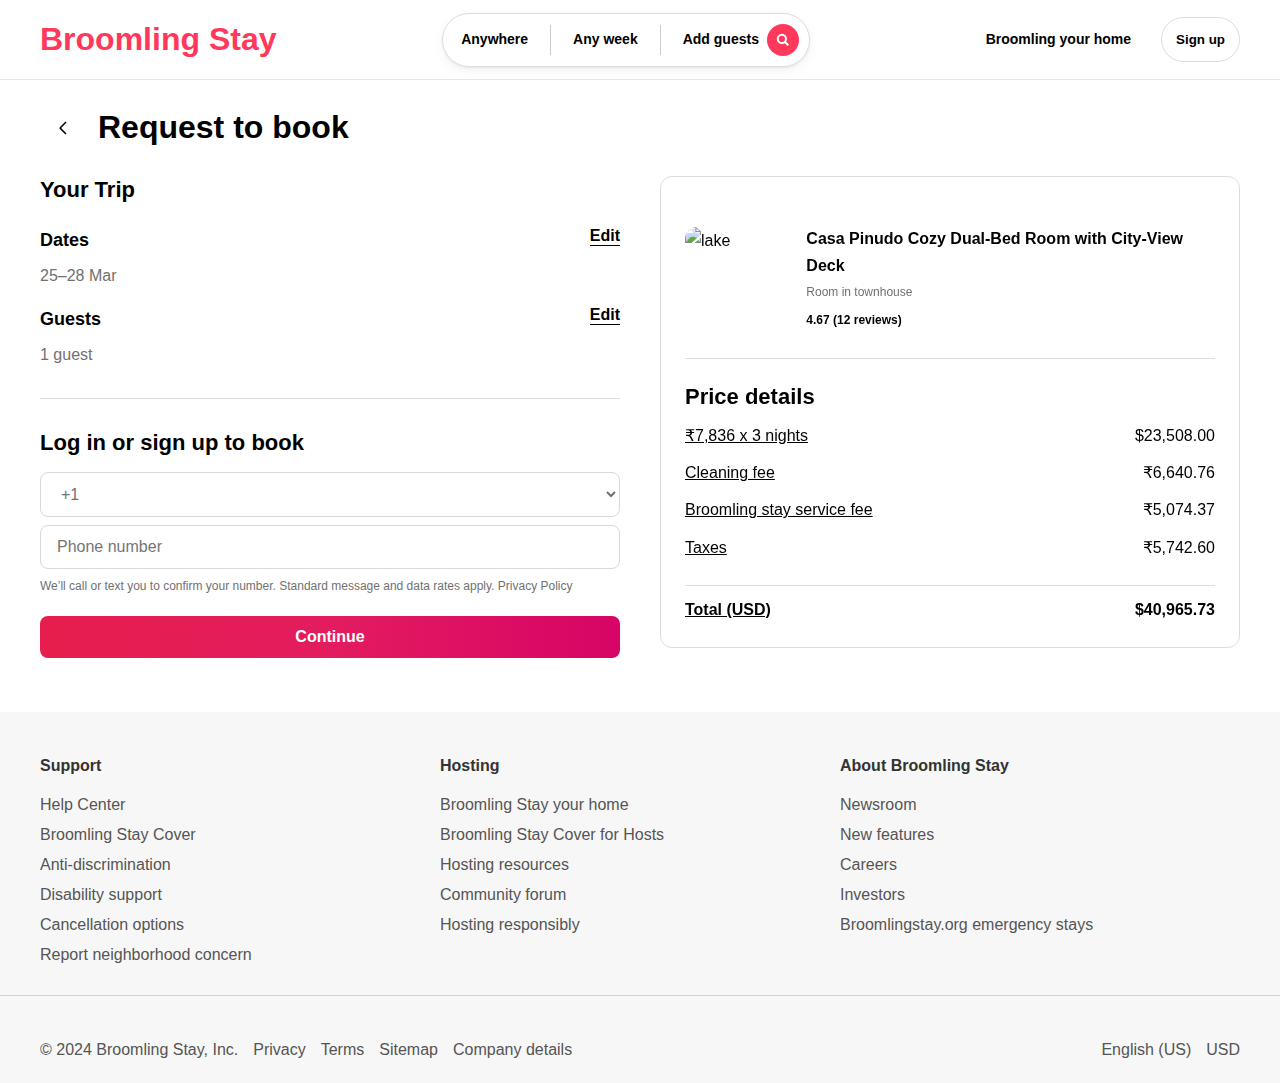
==== booking.html @ abf0020f "add booking page" ====
<!DOCTYPE html>
<html lang="en">
  <head>
    <meta charset="UTF-8" />
    <meta name="viewport" content="width=device-width, initial-scale=1.0" />
    <meta name="description" content="Welcome tp the Boston Hotel" />
    <meta name="keywords" content="hotel,boston hotel, new england" />
    <link
      rel="stylesheet"
      href="https://use.fontawesome.com/releases/v5.6.1/css/all.css"
      integrity="sha384-gfdkjb5BdAXd+lj+gudLWI+BXq4IuLW5IT+brZEZsLFm++aCMlF1V92rMkPaX4PP"
      crossorigin="anonymous"
    />
    <link
      rel="stylesheet"
      href="https://unpkg.com/leaflet@1.9.4/dist/leaflet.css"
      integrity="sha256-p4NxAoJBhIIN+hmNHrzRCf9tD/miZyoHS5obTRR9BMY="
      crossorigin="anonymous"
    />
    <link rel="stylesheet" href="css/style.css" />
    <link rel="stylesheet" href="css/header.css" />
    <link rel="stylesheet" href="css/booking.css" />
    <link rel="stylesheet" href="css/footer.css" />
    <title>
      Broomling Stay | San Francisco – Holiday Rentals & Places to Stay -
      California
    </title>
  </head>

  <body>
    <header role="banner">
      <div class="header-container">
        <h1>
          <a href="index.html" title="Go to Broomling Stay homepage">
            Broomling Stay
          </a>
        </h1>

        <a href="property-listing.html">
          <div class="search-bar" role="search">
            <p class="search-option">Anywhere</p>
            <div class="divider" role="presentation"></div>
            <p class="search-option">Any week</p>
            <div class="divider" role="presentation"></div>
            <p class="search-option">Add guests</p>

            <div class="search-button">
              <svg
                xmlns="http://www.w3.org/2000/svg"
                viewBox="0 0 32 32"
                aria-hidden="true"
                role="presentation"
                focusable="false"
                style="
                  display: block;
                  fill: none;
                  height: 12px;
                  width: 12px;
                  stroke: currentcolor;
                  stroke-width: 5.33333;
                  overflow: visible;
                "
              >
                <path
                  fill="none"
                  d="M13 24a11 11 0 1 0 0-22 11 11 0 0 0 0 22zm8-3 9 9"
                ></path>
              </svg>
            </div>
          </div>
        </a>

        <nav class="navbar" role="navigation">
          <div class="navbar-text">Broomling your home</div>
          <button
            class="sign-up-button"
            aria-label="Sign up for Broomling Stay"
          >
            Sign up
          </button>
        </nav>
      </div>
    </header>

    <section class="banner">
      <div class="back-button-container">
        <a href="property-detail.html">
          <svg
            xmlns="http://www.w3.org/2000/svg"
            viewBox="0 0 32 32"
            aria-label="Back"
            role="img"
            focusable="false"
            style="
              display: block;
              fill: none;
              height: 16px;
              width: 16px;
              stroke: currentcolor;
              stroke-width: 3;
              overflow: visible;
            "
          >
            <path fill="none" d="M20 28 8.7 16.7a1 1 0 0 1 0-1.4L20 4"></path>
          </svg>
        </a>

        <h1 class="payment-title">Request to book</h1>
      </div>

      <div class="booking-section">
        <div class="left-section">
          <div class="trip-info">
            <h2 class="trip-title">Your Trip</h2>

            <div class="trip-section">
              <div class="trip-dates">
                <p class="label">Dates</p>
                <p class="value">25–28 Mar</p>
              </div>

              <button class="edit-button">Edit</button>
            </div>

            <div class="trip-section">
              <div class="trip-guests">
                <p class="label">Guests</p>
                <p class="value">1 guest</p>
              </div>

              <button class="edit-button">Edit</button>
            </div>
          </div>

          <div class="booking-login">
            <h2 class="booking-login-title">Log in or sign up to book</h2>

            <form class="booking-login-form">
              <div class="booking-country-code">
                <select id="country-code" class="country-code-select">
                  <option value="+1">+1</option>
                  <option value="+91">+91</option>
                  <option value="+44">+44</option>
                  <option value="+61">+61</option>
                </select>
              </div>

              <div class="booking-phone-number">
                <input
                  id="phone-number"
                  type="text"
                  class="phone-number-input"
                  placeholder="Phone number"
                />
              </div>

              <p class="booking-disclaimer">
                We’ll call or text you to confirm your number. Standard message
                and data rates apply. Privacy Policy
              </p>

              <button class="booking-login-button">Continue</button>
            </form>
          </div>
        </div>

        <div class="right-section">
          <div class="fare-summary-container">
            <div class="property-profile">
              <div class="property-picture">
                <img
                  src="https://images.unsplash.com/photo-1707343843344-011332037abb?q=80&w=2940&auto=format&fit=crop&ixlib=rb-4.0.3&ixid=M3wxMjA3fDF8MHxwaG90by1wYWdlfHx8fGVufDB8fHx8fA%3D%3D"
                  alt="lake"
                />
              </div>

              <div class="property-info">
                <p class="property-name">
                  Casa Pinudo Cozy Dual-Bed Room with City-View Deck
                </p>
                <p class="property-type">Room in townhouse</p>
                <p class="property-rating">4.67 (12 reviews)</p>
              </div>
            </div>

            <div class="price-details">
              <span class="price-title">Price details</span>

              <div class="price-item">
                <span class="price-label">₹7,836 x 3 nights</span>
                <span class="nights">$23,508.00</span>
              </div>

              <div class="price-item">
                <span class="price-label">Cleaning fee</span>
                <span class="price-value">₹6,640.76</span>
              </div>

              <div class="price-item">
                <span class="price-label">Broomling stay service fee</span>
                <span class="price-value">₹5,074.37</span>
              </div>

              <div class="price-item">
                <span class="price-label">Taxes</span>
                <span class="price-value">₹5,742.60</span>
              </div>
            </div>

            <div class="price-item price-total">
              <span class="price-label">Total (USD)</span>
              <span class="nights">$40,965.73</span>
            </div>
          </div>
        </div>
      </div>
    </section>

    <footer class="site-footer">
      <div class="footer-main">
        <div class="footer-column">
          <h4 class="footer-heading">Support</h4>
          <ul class="footer-list">
            <li><a href="#" class="footer-link">Help Center</a></li>
            <li><a href="#" class="footer-link">Broomling Stay Cover</a></li>
            <li><a href="#" class="footer-link">Anti-discrimination</a></li>
            <li><a href="#" class="footer-link">Disability support</a></li>
            <li><a href="#" class="footer-link">Cancellation options</a></li>
            <li>
              <a href="#" class="footer-link">Report neighborhood concern</a>
            </li>
          </ul>
        </div>

        <div class="footer-column">
          <h4 class="footer-heading">Hosting</h4>
          <ul class="footer-list">
            <li>
              <a href="#" class="footer-link">Broomling Stay your home</a>
            </li>
            <li>
              <a href="#" class="footer-link">Broomling Stay Cover for Hosts</a>
            </li>
            <li><a href="#" class="footer-link">Hosting resources</a></li>
            <li><a href="#" class="footer-link">Community forum</a></li>
            <li><a href="#" class="footer-link">Hosting responsibly</a></li>
          </ul>
        </div>

        <div class="footer-column">
          <h4 class="footer-heading">About Broomling Stay</h4>
          <ul class="footer-list">
            <li><a href="#" class="footer-link">Newsroom</a></li>
            <li><a href="#" class="footer-link">New features</a></li>
            <li><a href="#" class="footer-link">Careers</a></li>
            <li><a href="#" class="footer-link">Investors</a></li>
            <li>
              <a href="#" class="footer-link"
                >Broomlingstay.org emergency stays</a
              >
            </li>
          </ul>
        </div>
      </div>

      <div class="footer-bottom">
        <div class="bottom-left">
          <a href="#" class="footer-link">© 2024 Broomling Stay, Inc.</a>
          <a href="#" class="footer-link">Privacy</a>
          <a href="#" class="footer-link">Terms</a>
          <a href="#" class="footer-link">Sitemap</a>
          <a href="#" class="footer-link">Company details</a>
        </div>

        <div class="bottom-right">
          <a href="#" class="footer-link">English (US)</a>
          <a href="#" class="footer-link">USD</a>
        </div>
      </div>
    </footer>
  </body>
</html>
---- css/style.css ----
* {
  margin: 0;
  padding: 0;
  box-sizing: border-box;
}

html,
body {
  font-family: 'Circular', -apple-system, 'BlinkMacSystemFont', 'Roboto',
    'Helvetica Neue', sans-serif;
  line-height: 1.7em;
}

a {
  text-decoration: none;
  color: black;
}
---- css/header.css ----
header {
  width: 100%;
  height: 80px;
  border-bottom: 1px solid #e5e7eb;
  position: sticky;
  top: 0;
  z-index: 1200;
  background: white;
}

.header-container {
  display: flex;
  align-items: center;
  justify-content: space-between;
  width: 100%;
  height: 100%;
  margin-inline: auto;
  padding: 0 20px;
}

h1 a {
  color: #ff385c;
}

.search-bar {
  display: none;
  align-items: center;
  justify-content: space-between;
  border: 1px solid #dddddd;
  border-radius: 40px;
  padding: 10px;
  cursor: pointer;
  box-shadow: 0 1px 2px rgba(0, 0, 0, 0.08), 0 4px 12px rgba(0, 0, 0, 0.05);
}

.search-bar:hover {
  box-shadow: 0 2px 4px rgba(0, 0, 0, 0.18);
}

.search-option {
  font-size: 0.875rem;
  font-weight: 600;
  padding-inline: 8px;
}

.search-button {
  background-color: #ff385c;
  color: white;
  border-radius: 50%;
  padding: 10px;
}

.divider {
  width: 1px;
  height: 30px;
  background-color: #ccc;
  margin: 0 14px;
}

.navbar {
  display: flex;
  align-items: center;
}

.navbar-text {
  margin-right: 20px;
  font-size: 0.875rem;
  font-weight: 600;
  cursor: pointer;
  padding: 10px;
  border-radius: 9999px;
  display: none;
}

.navbar-text:hover {
  background-color: #f7f7f7;
}

.sign-up-button {
  background-color: transparent;
  border: 1px solid #dddddd;
  padding: 14px;
  border-radius: 9999px;
  cursor: pointer;
  font-weight: 600;
}

.sign-up-button:hover {
  box-shadow: 0 2px 4px rgba(0, 0, 0, 0.18);
}

@media (min-width: 480px) {
  .header-container {
    width: 100%;
    padding: 0 40px;
  }

  .search-bar {
    display: none;
  }

  .navbar-text {
    display: flex;
  }
}

@media (min-width: 768px) {
  .header-container {
    width: 100%;
    padding: 0 40px;
  }

  .search-bar {
    display: none;
  }
}

@media (min-width: 992px) {
  .header-container {
    width: 100%;
    padding: 0 40px;
  }

  .search-bar {
    display: flex;
  }
}

@media (min-width: 1280px) {
  .header-container {
    width: 100%;
    padding: 0 40px;
  }
}

@media (min-width: 1536px) {
  .header-container {
    width: 1600px;
  }
}
---- css/booking.css ----
.banner {
  max-width: 1200px;
  margin: 0 auto;
  padding: 0 20px;
  padding: 24px 0;
}

.back-button-container {
  display: flex;
  align-items: center;
  padding-bottom: 24px;
}

.back-button-container a {
  padding: 16px;
  border-radius: 50%;
}

.back-button-container a:hover {
  background-color: #ebebeb;
}

.payment-title {
  margin-left: 10px;
  font-size: 2rem;
}

.booking-info {
  display: flex;
  justify-content: space-between;
  align-items: flex-start;
  border: 1px solid rgb(221, 221, 221);
  border-radius: 12px;
  padding: 24px;
  margin-bottom: 24px;
}

.booking-section {
  width: 100%;
  display: flex;
}

.booking-image {
  width: 32px;
  height: 32px;
  object-fit: cover;
  border-radius: 12px;
}

.left-section {
  display: flex;
  flex-direction: column;
  width: 50%;
}

.price-comment {
  font-size: 20px;
  margin-bottom: 8px;
  font-weight: 600;
}

.price-detail {
  font-size: 16px;
  color: #717171;
}

.right-section {
  display: flex;
  flex-direction: column;
  width: 50%;
  margin-left: 40px;
}

.trip-info {
  display: flex;
  flex-direction: column;
  gap: 16px;
  width: 100%;
  padding-bottom: 30px;
  border-bottom: 1px solid rgb(221, 221, 221);
}

.booking-login {
  padding-bottom: 30px;
}

.trip-title {
  font-size: 22px;
  margin-bottom: 8px;
  font-weight: 800;
}

.trip-section {
  display: flex;
  flex-direction: row;
  justify-content: space-between;
  align-items: flex-start;
  width: 100%;
}

.label {
  font-size: 18px;
  font-weight: 600;
}

.value {
  font-size: 16px;
  color: #717171;
  margin-top: 8px;
}

.edit-button {
  border: none;
  border-bottom: 1px solid black;
  background-color: transparent;
  color: inherit;
  text-decoration: none;
  cursor: pointer;
  font-size: 16px;
  font-weight: 600;
}

.booking-login-title {
  font-size: 22px;
  margin-bottom: 8px;
  font-weight: 800;
  padding-top: 30px;
}

.booking-country-code {
  width: 100%;
}

.label {
  font-size: 18px;
  font-weight: 600;
}

.country-code-select {
  width: 100%;
  padding: 12px 16px;
  border: 1px solid #d9d9d9;
  border-radius: 8px;
  font-size: 16px;
  color: #717171;
  margin-top: 8px;
  background-color: white;
}

.country-code-label {
  display: block;
  font-size: 16px;
  font-weight: 600;
  margin-bottom: 8px;
}

.phone-number-input {
  width: 100%;
  padding: 12px 16px;
  border: 1px solid #d9d9d9;
  border-radius: 8px;
  font-size: 16px;
  color: #717171;
  margin-top: 8px;
}

.booking-disclaimer {
  font-size: 0.75rem;
  color: #717171;
  margin-top: 4px;
}

.booking-login-button {
  width: 100%;
  padding: 12px 16px;
  border: none;
  border-radius: 8px;
  background: linear-gradient(to right, #e61e4d 0%, #e31c5f 50%, #d70466 100%);
  color: white;
  font-size: 16px;
  font-weight: 600;
  margin-top: 16px;
  cursor: pointer;
}

.fare-summary-container {
  width: 100%;
  height: min-content;
  border: 1px solid rgb(221, 221, 221);
  padding: 24px;
  border-radius: 12px;
  position: sticky;
  top: 102px;
}

.property-profile {
  display: flex;
  align-items: center;
  padding: 24px 0;
  border-bottom: 1px solid rgb(221, 221, 221);
}

.property-picture {
  border-radius: 12px;
  overflow: hidden;
  width: 104px;
  height: 104px;
  object-fit: cover;
}

.property-info {
  display: flex;
  flex-direction: column;
  margin-left: 20px;
}

.property-name {
  font-size: 1rem;
  font-weight: 600;
}

.property-rating {
  font-size: 0.75rem;
  font-weight: 600;
}

.property-type {
  font-size: 0.75rem;
  color: #717171;
}

.price-details {
  padding: 24px 0;
  border-bottom: 1px solid rgb(221, 221, 221);
}

.price-title {
  font-size: 1.375rem;
  font-weight: 600;
}

.price-item {
  display: flex;
  justify-content: space-between;
  margin-top: 10px;
}

.price-label {
  text-decoration: underline;
}

.price-total span {
  font-weight: 600;
}
---- css/footer.css ----
.site-footer {
  background-color: #f7f7f7;
}

.footer-main {
  width: 100%;
  margin: auto;
  display: flex;
  flex-direction: column;
  justify-content: space-between;
  padding: 20px;
}

.footer-column {
  flex: 1;
  padding-top: 20px;
}

.footer-heading {
  color: #333;
  margin-bottom: 15px;
}

.footer-column ul {
  list-style-type: none;
  padding: 0;
}

.footer-column ul li {
  margin-bottom: 10px;
  line-height: 1.25rem;
}

.footer-column ul li a {
  color: #555;
  text-decoration: none;
  transition: color 0.3s ease;
}

.footer-bottom {
  border-top: solid lightgrey 1px;
  width: 100%;
  display: flex;
  flex-direction: column;
  padding-top: 20px;
}

.bottom-right a,
.bottom-left a {
  color: #555;
  text-decoration: none;
  transition: color 0.3s ease;
}

.bottom-right,
.bottom-left {
  display: flex;
  flex-direction: column;
  padding: 20px;
}

.footer-link:hover {
  text-decoration: underline;
}

.footer-link {
  color: black;
}

@media (min-width: 480px) {
  .footer-main {
    padding: 20px 40px;
  }

  .bottom-right,
  .bottom-left {
    padding: 20px 40px;
  }
}

@media (min-width: 768px) {
  .footer-main {
    flex-direction: row;
  }
}

@media (min-width: 992px) {
  .footer-bottom {
    flex-direction: row;
    justify-content: space-between;
  }

  .bottom-right,
  .bottom-left {
    flex-direction: row;
  }

  .bottom-left a {
    margin-right: 15px;
  }

  .bottom-right a {
    margin-left: 15px;
  }
}

@media (min-width: 1280px) {
}

@media (min-width: 1536px) {
  .footer-main {
    width: 1600px;
    padding: 40px;
  }

  .footer-bottom {
    width: 1600px;
    margin: auto;
  }
}
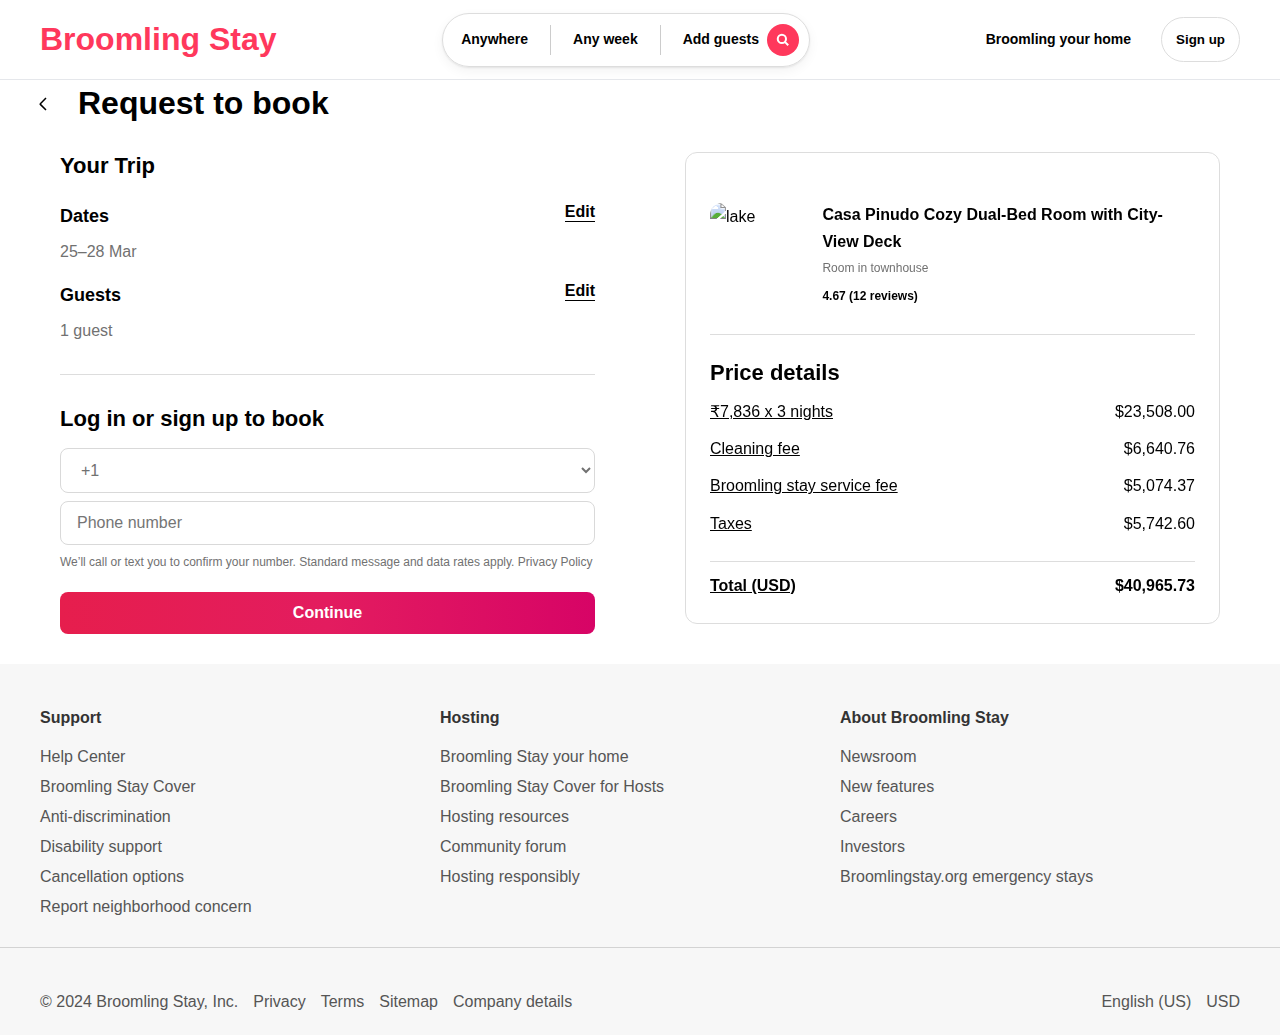
==== commit e0bb0ce7: "changes for responsiveness of booking page" ====
--- a/booking.html
+++ b/booking.html
@@ -21,10 +21,7 @@
     <link rel="stylesheet" href="css/header.css" />
     <link rel="stylesheet" href="css/booking.css" />
     <link rel="stylesheet" href="css/footer.css" />
-    <title>
-      Broomling Stay | San Francisco – Holiday Rentals & Places to Stay -
-      California
-    </title>
+    <title>Request to book</title>
   </head>
 
   <body>
@@ -193,17 +190,17 @@
 
               <div class="price-item">
                 <span class="price-label">Cleaning fee</span>
-                <span class="price-value">₹6,640.76</span>
+                <span class="price-value">$6,640.76</span>
               </div>
 
               <div class="price-item">
                 <span class="price-label">Broomling stay service fee</span>
-                <span class="price-value">₹5,074.37</span>
+                <span class="price-value">$5,074.37</span>
               </div>
 
               <div class="price-item">
                 <span class="price-label">Taxes</span>
-                <span class="price-value">₹5,742.60</span>
+                <span class="price-value">$5,742.60</span>
               </div>
             </div>
 
--- a/css/booking.css
+++ b/css/booking.css
@@ -1,8 +1,8 @@
 .banner {
-  max-width: 1200px;
-  margin: 0 auto;
+  /* max-width: 1600px; */
+  width: 100%;
+  margin: auto;
   padding: 0 20px;
-  padding: 24px 0;
 }
 
 .back-button-container {
@@ -22,7 +22,8 @@
 
 .payment-title {
   margin-left: 10px;
-  font-size: 2rem;
+  /* font-size: 2rem; */
+  font-size: 1.125rem;
 }
 
 .booking-info {
@@ -38,6 +39,7 @@
 .booking-section {
   width: 100%;
   display: flex;
+  flex-direction: column-reverse;
 }
 
 .booking-image {
@@ -50,7 +52,8 @@
 .left-section {
   display: flex;
   flex-direction: column;
-  width: 50%;
+  /* width: 50%; */
+  width: 100%;
 }
 
 .price-comment {
@@ -67,8 +70,10 @@
 .right-section {
   display: flex;
   flex-direction: column;
-  width: 50%;
-  margin-left: 40px;
+  /* width: 50%; */
+  width: 100%;
+  margin-bottom: 40px;
+  /* margin-left: 40px; */
 }
 
 .trip-info {
@@ -191,6 +196,8 @@
   border-radius: 12px;
   position: sticky;
   top: 102px;
+  display: flex;
+  flex-direction: column;
 }
 
 .property-profile {
@@ -252,3 +259,44 @@
 .price-total span {
   font-weight: 600;
 }
+
+@media (min-width: 480px) {
+  .booking-section {
+    padding: 0 40px;
+  }
+}
+
+@media (min-width: 768px) {
+  .payment-title {
+    font-size: 2rem;
+  }
+
+  .booking-section {
+    flex-direction: row;
+  }
+
+  .left-section {
+    width: 50%;
+  }
+
+  .right-section {
+    width: 50%;
+    margin-bottom: 0;
+    margin-left: 40px;
+  }
+}
+
+@media (min-width: 992px) {
+}
+
+@media (min-width: 1280px) {
+  .right-section {
+    margin-left: 90px;
+  }
+}
+
+@media (min-width: 1536px) {
+  .banner {
+    width: 1600px;
+  }
+}
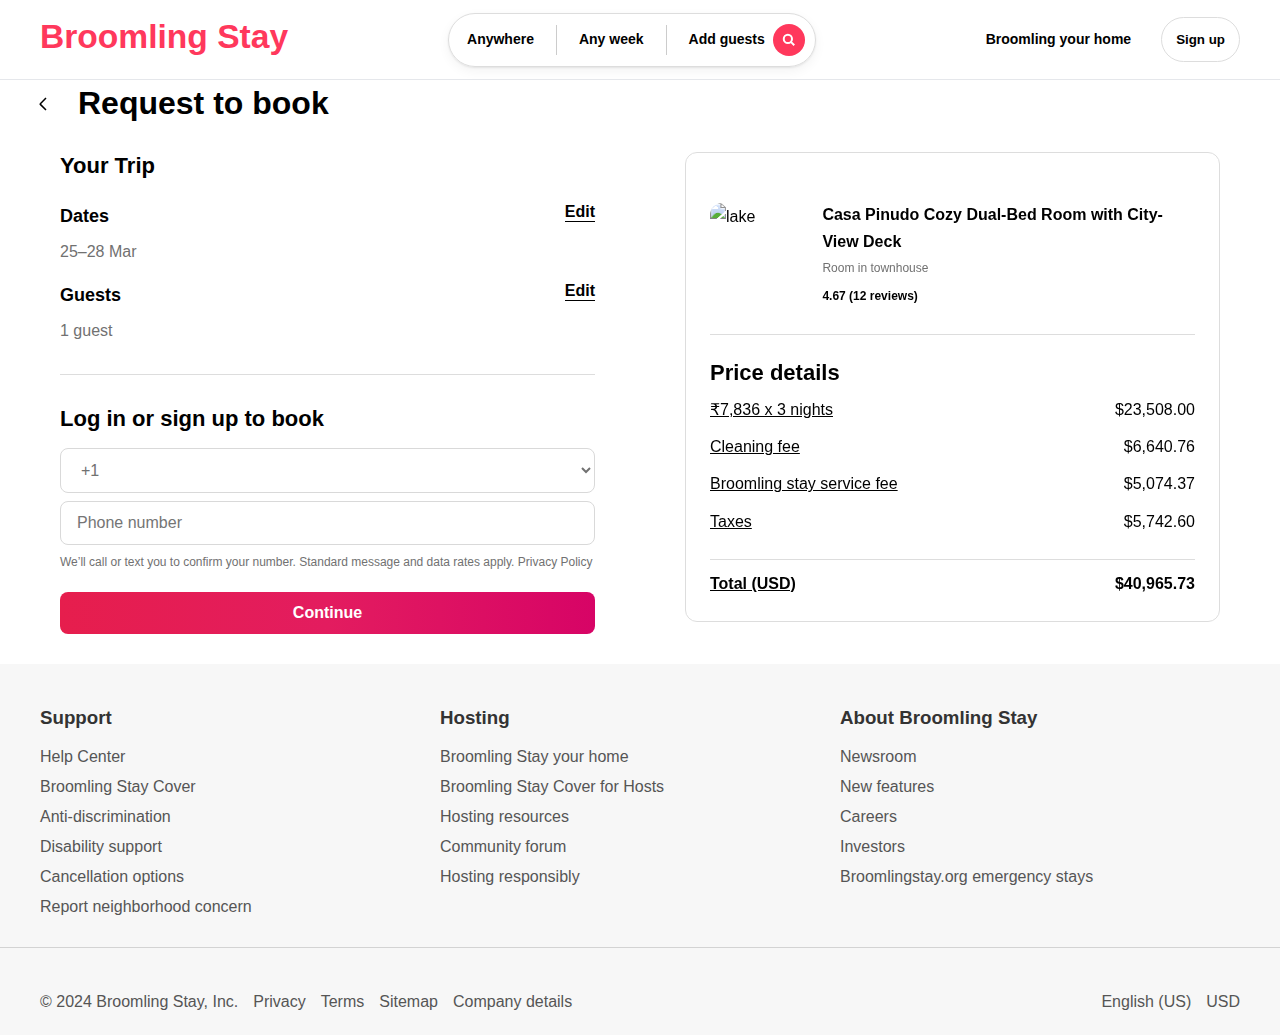
==== commit 8ed4e493: "changes for SEO" ====
--- a/booking.html
+++ b/booking.html
@@ -3,8 +3,10 @@
   <head>
     <meta charset="UTF-8" />
     <meta name="viewport" content="width=device-width, initial-scale=1.0" />
-    <meta name="description" content="Welcome tp the Boston Hotel" />
-    <meta name="keywords" content="hotel,boston hotel, new england" />
+    <meta
+      name="description"
+      content="Find the best deals on last-minute vacation rentals. Book today with Broomling Stay."
+    />
     <link
       rel="stylesheet"
       href="https://use.fontawesome.com/releases/v5.6.1/css/all.css"
@@ -25,13 +27,11 @@
   </head>
 
   <body>
-    <header role="banner">
+    <header>
       <div class="header-container">
-        <h1>
-          <a href="index.html" title="Go to Broomling Stay homepage">
-            Broomling Stay
-          </a>
-        </h1>
+        <a href="index.html" title="Go to Broomling Stay homepage">
+          <span class="logo"> Broomling Stay </span>
+        </a>
 
         <a href="property-listing.html">
           <div class="search-bar" role="search">
@@ -67,7 +67,7 @@
           </div>
         </a>
 
-        <nav class="navbar" role="navigation">
+        <nav class="navbar">
           <div class="navbar-text">Broomling your home</div>
           <button
             class="sign-up-button"
@@ -79,144 +79,146 @@
       </div>
     </header>
 
-    <section class="banner">
-      <div class="back-button-container">
-        <a href="property-detail.html">
-          <svg
-            xmlns="http://www.w3.org/2000/svg"
-            viewBox="0 0 32 32"
-            aria-label="Back"
-            role="img"
-            focusable="false"
-            style="
-              display: block;
-              fill: none;
-              height: 16px;
-              width: 16px;
-              stroke: currentcolor;
-              stroke-width: 3;
-              overflow: visible;
-            "
-          >
-            <path fill="none" d="M20 28 8.7 16.7a1 1 0 0 1 0-1.4L20 4"></path>
-          </svg>
-        </a>
-
-        <h1 class="payment-title">Request to book</h1>
-      </div>
-
-      <div class="booking-section">
-        <div class="left-section">
-          <div class="trip-info">
-            <h2 class="trip-title">Your Trip</h2>
-
-            <div class="trip-section">
-              <div class="trip-dates">
-                <p class="label">Dates</p>
-                <p class="value">25–28 Mar</p>
-              </div>
-
-              <button class="edit-button">Edit</button>
-            </div>
-
-            <div class="trip-section">
-              <div class="trip-guests">
-                <p class="label">Guests</p>
-                <p class="value">1 guest</p>
-              </div>
-
-              <button class="edit-button">Edit</button>
+    <main>
+      <section class="banner">
+        <div class="back-button-container">
+          <a href="property-detail.html">
+            <svg
+              xmlns="http://www.w3.org/2000/svg"
+              viewBox="0 0 32 32"
+              aria-label="Back"
+              role="img"
+              focusable="false"
+              style="
+                display: block;
+                fill: none;
+                height: 16px;
+                width: 16px;
+                stroke: currentcolor;
+                stroke-width: 3;
+                overflow: visible;
+              "
+            >
+              <path fill="none" d="M20 28 8.7 16.7a1 1 0 0 1 0-1.4L20 4"></path>
+            </svg>
+          </a>
+
+          <h1 class="payment-title">Request to book</h1>
+        </div>
+
+        <div class="booking-section">
+          <div class="left-section">
+            <div class="trip-info">
+              <h2 class="trip-title">Your Trip</h2>
+
+              <div class="trip-section">
+                <div class="trip-dates">
+                  <p class="label">Dates</p>
+                  <p class="value">25–28 Mar</p>
+                </div>
+
+                <button class="edit-button">Edit</button>
+              </div>
+
+              <div class="trip-section">
+                <div class="trip-guests">
+                  <p class="label">Guests</p>
+                  <p class="value">1 guest</p>
+                </div>
+
+                <button class="edit-button">Edit</button>
+              </div>
+            </div>
+
+            <div class="booking-login">
+              <h3 class="booking-login-title">Log in or sign up to book</h3>
+
+              <form class="booking-login-form">
+                <div class="booking-country-code">
+                  <select id="country-code" class="country-code-select">
+                    <option value="+1">+1</option>
+                    <option value="+91">+91</option>
+                    <option value="+44">+44</option>
+                    <option value="+61">+61</option>
+                  </select>
+                </div>
+
+                <div class="booking-phone-number">
+                  <input
+                    id="phone-number"
+                    type="text"
+                    class="phone-number-input"
+                    placeholder="Phone number"
+                  />
+                </div>
+
+                <p class="booking-disclaimer">
+                  We’ll call or text you to confirm your number. Standard
+                  message and data rates apply. Privacy Policy
+                </p>
+
+                <button class="booking-login-button">Continue</button>
+              </form>
             </div>
           </div>
 
-          <div class="booking-login">
-            <h2 class="booking-login-title">Log in or sign up to book</h2>
-
-            <form class="booking-login-form">
-              <div class="booking-country-code">
-                <select id="country-code" class="country-code-select">
-                  <option value="+1">+1</option>
-                  <option value="+91">+91</option>
-                  <option value="+44">+44</option>
-                  <option value="+61">+61</option>
-                </select>
-              </div>
-
-              <div class="booking-phone-number">
-                <input
-                  id="phone-number"
-                  type="text"
-                  class="phone-number-input"
-                  placeholder="Phone number"
-                />
-              </div>
-
-              <p class="booking-disclaimer">
-                We’ll call or text you to confirm your number. Standard message
-                and data rates apply. Privacy Policy
-              </p>
-
-              <button class="booking-login-button">Continue</button>
-            </form>
+          <div class="right-section">
+            <div class="fare-summary-container">
+              <div class="property-profile">
+                <div class="property-picture">
+                  <img
+                    src="https://images.unsplash.com/photo-1707343843344-011332037abb?q=80&w=2940&auto=format&fit=crop&ixlib=rb-4.0.3&ixid=M3wxMjA3fDF8MHxwaG90by1wYWdlfHx8fGVufDB8fHx8fA%3D%3D"
+                    alt="lake"
+                  />
+                </div>
+
+                <div class="property-info">
+                  <p class="property-name">
+                    Casa Pinudo Cozy Dual-Bed Room with City-View Deck
+                  </p>
+                  <p class="property-type">Room in townhouse</p>
+                  <p class="property-rating">4.67 (12 reviews)</p>
+                </div>
+              </div>
+
+              <div class="price-details">
+                <h2 class="price-title">Price details</h2>
+
+                <div class="price-item">
+                  <span class="price-label">₹7,836 x 3 nights</span>
+                  <span class="nights">$23,508.00</span>
+                </div>
+
+                <div class="price-item">
+                  <span class="price-label">Cleaning fee</span>
+                  <span class="price-value">$6,640.76</span>
+                </div>
+
+                <div class="price-item">
+                  <span class="price-label">Broomling stay service fee</span>
+                  <span class="price-value">$5,074.37</span>
+                </div>
+
+                <div class="price-item">
+                  <span class="price-label">Taxes</span>
+                  <span class="price-value">$5,742.60</span>
+                </div>
+              </div>
+
+              <div class="price-item price-total">
+                <span class="price-label">Total (USD)</span>
+                <span class="nights">$40,965.73</span>
+              </div>
+            </div>
           </div>
         </div>
-
-        <div class="right-section">
-          <div class="fare-summary-container">
-            <div class="property-profile">
-              <div class="property-picture">
-                <img
-                  src="https://images.unsplash.com/photo-1707343843344-011332037abb?q=80&w=2940&auto=format&fit=crop&ixlib=rb-4.0.3&ixid=M3wxMjA3fDF8MHxwaG90by1wYWdlfHx8fGVufDB8fHx8fA%3D%3D"
-                  alt="lake"
-                />
-              </div>
-
-              <div class="property-info">
-                <p class="property-name">
-                  Casa Pinudo Cozy Dual-Bed Room with City-View Deck
-                </p>
-                <p class="property-type">Room in townhouse</p>
-                <p class="property-rating">4.67 (12 reviews)</p>
-              </div>
-            </div>
-
-            <div class="price-details">
-              <span class="price-title">Price details</span>
-
-              <div class="price-item">
-                <span class="price-label">₹7,836 x 3 nights</span>
-                <span class="nights">$23,508.00</span>
-              </div>
-
-              <div class="price-item">
-                <span class="price-label">Cleaning fee</span>
-                <span class="price-value">$6,640.76</span>
-              </div>
-
-              <div class="price-item">
-                <span class="price-label">Broomling stay service fee</span>
-                <span class="price-value">$5,074.37</span>
-              </div>
-
-              <div class="price-item">
-                <span class="price-label">Taxes</span>
-                <span class="price-value">$5,742.60</span>
-              </div>
-            </div>
-
-            <div class="price-item price-total">
-              <span class="price-label">Total (USD)</span>
-              <span class="nights">$40,965.73</span>
-            </div>
-          </div>
-        </div>
-      </div>
-    </section>
+      </section>
+    </main>
 
     <footer class="site-footer">
       <div class="footer-main">
         <div class="footer-column">
-          <h4 class="footer-heading">Support</h4>
+          <h3 class="footer-heading">Support</h3>
           <ul class="footer-list">
             <li><a href="#" class="footer-link">Help Center</a></li>
             <li><a href="#" class="footer-link">Broomling Stay Cover</a></li>
@@ -230,7 +232,7 @@
         </div>
 
         <div class="footer-column">
-          <h4 class="footer-heading">Hosting</h4>
+          <h3 class="footer-heading">Hosting</h3>
           <ul class="footer-list">
             <li>
               <a href="#" class="footer-link">Broomling Stay your home</a>
@@ -245,7 +247,7 @@
         </div>
 
         <div class="footer-column">
-          <h4 class="footer-heading">About Broomling Stay</h4>
+          <h3 class="footer-heading">About Broomling Stay</h3>
           <ul class="footer-list">
             <li><a href="#" class="footer-link">Newsroom</a></li>
             <li><a href="#" class="footer-link">New features</a></li>
--- a/css/header.css
+++ b/css/header.css
@@ -18,7 +18,9 @@
   padding: 0 20px;
 }
 
-h1 a {
+.logo {
+  font-size: 2.1rem;
+  font-weight: 900;
   color: #ff385c;
 }
 
--- a/css/booking.css
+++ b/css/booking.css
@@ -1,5 +1,4 @@
 .banner {
-  /* max-width: 1600px; */
   width: 100%;
   margin: auto;
   padding: 0 20px;
@@ -22,7 +21,6 @@
 
 .payment-title {
   margin-left: 10px;
-  /* font-size: 2rem; */
   font-size: 1.125rem;
 }
 
@@ -52,7 +50,6 @@
 .left-section {
   display: flex;
   flex-direction: column;
-  /* width: 50%; */
   width: 100%;
 }
 
@@ -70,10 +67,8 @@
 .right-section {
   display: flex;
   flex-direction: column;
-  /* width: 50%; */
   width: 100%;
   margin-bottom: 40px;
-  /* margin-left: 40px; */
 }
 
 .trip-info {
